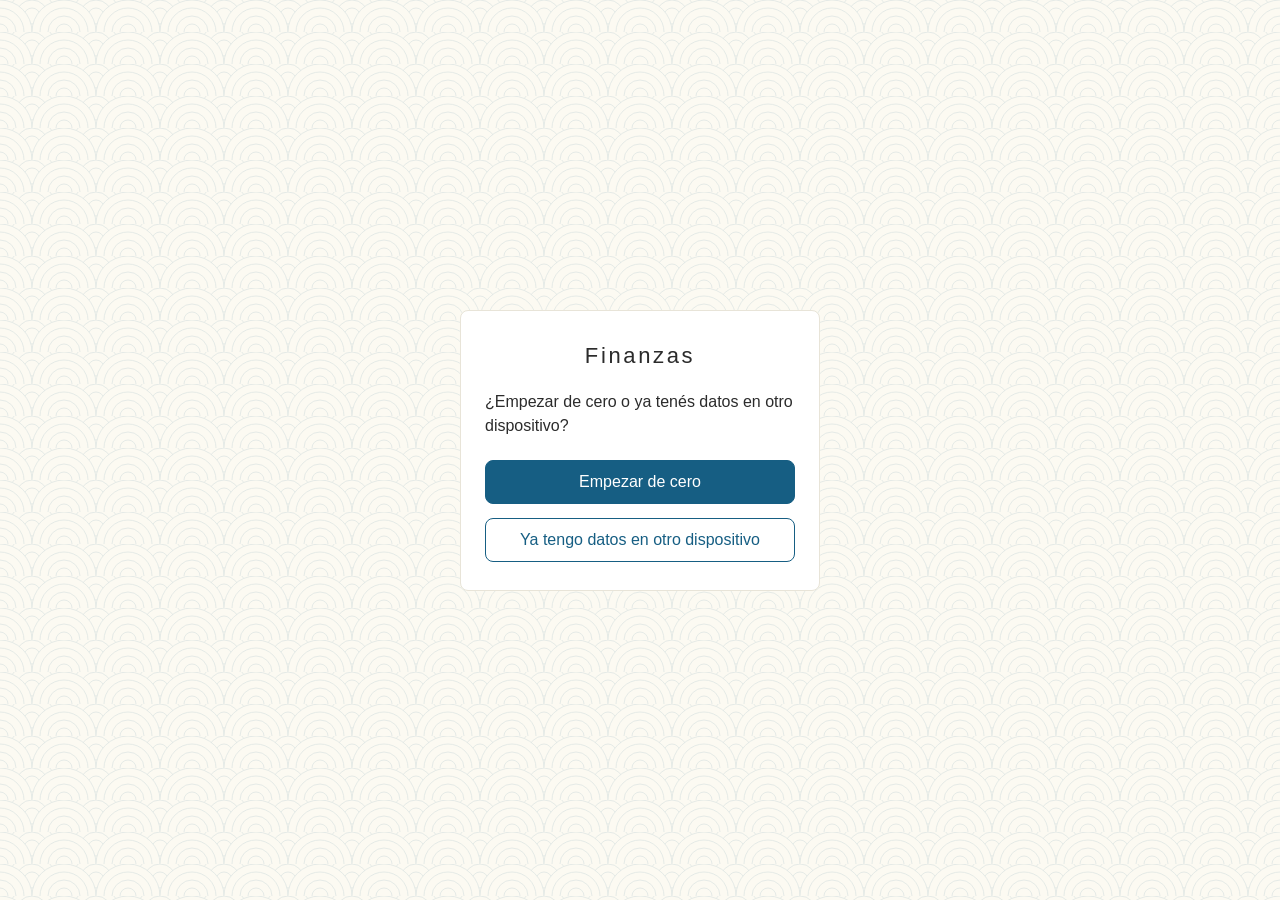
==== index.html @ 1c594cf1 "Primera versión de la app Finanzas Co-Authored-By: Claude Opus 5.5 <noreply@anthropic.com>" ====
<!doctype html>
<html lang="es-CR">
<head>
<meta charset="utf-8">
<meta name="viewport" content="width=device-width, initial-scale=1, viewport-fit=cover">
<meta http-equiv="Content-Security-Policy" content="default-src 'self'; script-src 'self'; style-src 'self' 'unsafe-inline'; img-src 'self' data:; connect-src 'self' https://api.github.com; base-uri 'none'; form-action 'none'">
<meta name="referrer" content="no-referrer">
<meta name="theme-color" content="#FCFAF2">
<meta name="color-scheme" content="light dark">
<meta name="apple-mobile-web-app-capable" content="yes">
<meta name="mobile-web-app-capable" content="yes">
<meta name="apple-mobile-web-app-status-bar-style" content="default">
<meta name="apple-mobile-web-app-title" content="Finanzas">
<link rel="manifest" href="manifest.json">
<link rel="icon" href="iconos/icono-192.png">
<link rel="apple-touch-icon" href="iconos/apple-touch-icon.png">
<link rel="stylesheet" href="css/app.css">
<title>Finanzas</title>
<script type="module" src="js/app.js"></script>
</head>
<body>
<div id="raiz"></div>
<dialog id="dlg"></dialog>
<div id="toast" role="status" aria-live="polite"></div>
<div id="tip" role="tooltip" hidden></div>
<noscript>Esta app necesita JavaScript.</noscript>
</body>
</html>
---- css/app.css ----
/* Paleta "Índigo y sakura". Sakura y Yamabuki no se leen como texto sobre fondo claro
   (contraste 1,7 y 1,8), así que en modo claro el texto usa versiones más oscuras del mismo tono. */
:root {
  --fondo: #FCFAF2; --tarjeta: #FFFFFF; --borde: #E8E4D8;
  --texto: #2B2B2B; --texto2: #6E6E6E;
  --principal: #165E83; --sobre-principal: #FFFFFF;
  --acento: #F4B3C2; --acento-texto: #B03A5B;
  --alerta: #CB4042; --exito: #2D6D4B; --aviso: #FFB11B; --aviso-texto: #8A5A00;
  --suave: rgba(22, 94, 131, .08);
  --g-a: #165E83; --g-b: #F4B3C2;
  color-scheme: light;
}
@media (prefers-color-scheme: dark) {
  :root:not([data-tema="claro"]) {
    --fondo: #1B1B1F; --tarjeta: #26262B; --borde: #36363C;
    --texto: #FCFAF2; --texto2: #A8A8A8;
    --principal: #7DB9DE; --sobre-principal: #1B1B1F;
    --acento: #F4B3C2; --acento-texto: #F4B3C2;
    --alerta: #F17C67; --exito: #5DAC81; --aviso: #FFB11B; --aviso-texto: #FFB11B;
    --suave: rgba(125, 185, 222, .12);
    --g-a: #7DB9DE; --g-b: #F4B3C2;
    color-scheme: dark;
  }
}
:root[data-tema="oscuro"] {
  --fondo: #1B1B1F; --tarjeta: #26262B; --borde: #36363C;
  --texto: #FCFAF2; --texto2: #A8A8A8;
  --principal: #7DB9DE; --sobre-principal: #1B1B1F;
  --acento: #F4B3C2; --acento-texto: #F4B3C2;
  --alerta: #F17C67; --exito: #5DAC81; --aviso: #FFB11B; --aviso-texto: #FFB11B;
  --suave: rgba(125, 185, 222, .12);
  --g-a: #7DB9DE; --g-b: #F4B3C2;
  color-scheme: dark;
}

* { box-sizing: border-box; }
html { -webkit-text-size-adjust: 100%; }
body {
  margin: 0; background: var(--fondo); color: var(--texto);
  font: 16px/1.5 -apple-system, "Segoe UI", Roboto, sans-serif;
  -webkit-tap-highlight-color: transparent;
}
button, input, select { font: inherit; color: inherit; }
h1 { font-size: 22px; font-weight: 500; margin: 0 0 16px; }
h2 { font-size: 14px; font-weight: 500; margin: 0 0 12px; color: var(--texto2); letter-spacing: .02em; display: flex; align-items: center; gap: 8px; }
h2 .ic { width: 18px; height: 18px; }
p { margin: 0 0 8px; }
.sec { color: var(--texto2); }
.et { display: block; font-size: 13px; color: var(--texto2); margin: 12px 0 6px; }
.nota { font-size: 13px; color: var(--texto2); }
.vacio { color: var(--texto2); font-size: 14px; padding: 8px 0; }
.txt-rojo { color: var(--alerta); }
.txt-verde { color: var(--exito); }
.acento { color: var(--acento-texto); }
.crece { flex: 1; }

.ic { width: 22px; height: 22px; fill: none; stroke: currentColor; stroke-width: 1.5; stroke-linecap: round; stroke-linejoin: round; flex: none; }

/* ---------- Estructura ---------- */
.app { min-height: 100dvh; }
.top {
  position: sticky; top: 0; z-index: 5; display: flex; align-items: center; gap: 2px;
  padding: calc(env(safe-area-inset-top) + 6px) 12px 6px 16px;
  background: var(--fondo); border-bottom: 1px solid var(--borde);
}
.marca { font-weight: 500; letter-spacing: .06em; margin-right: auto; }
.tc-top { font-size: 12px; color: var(--texto2); margin-right: 6px; white-space: nowrap; }
.ico-btn {
  width: 40px; height: 40px; border: 0; background: none; border-radius: 8px; color: var(--texto);
  display: grid; place-items: center; cursor: pointer; transition: transform .12s, background .12s; flex: none;
}
.ico-btn:hover, .ico-btn.activo { background: var(--suave); }
.ico-btn.chico { width: 32px; height: 32px; }
.ico-btn.chico .ic { width: 18px; height: 18px; }
main { padding: 20px 16px calc(96px + env(safe-area-inset-bottom)); max-width: 1100px; margin: 0 auto; }
.tabs {
  position: fixed; bottom: 0; left: 0; right: 0; z-index: 5;
  display: grid; grid-template-columns: repeat(5, 1fr);
  background: var(--tarjeta); border-top: 1px solid var(--borde); padding-bottom: env(safe-area-inset-bottom);
}
.tabs button {
  border: 0; background: none; min-height: 58px; padding: 8px 0 6px; cursor: pointer;
  display: flex; flex-direction: column; align-items: center; gap: 3px;
  font-size: 11px; color: var(--texto2); transition: transform .12s, color .12s;
}
.tabs button.activa { color: var(--principal); }
.alerta-top {
  display: block; width: calc(100% - 32px); margin: 10px 16px 0; text-align: left; cursor: pointer;
  padding: 8px 12px; border: 1px solid var(--borde); border-left: 3px solid var(--aviso); border-radius: 8px;
  background: var(--tarjeta); font-size: 13px;
}
.alerta-top.rojo { border-left-color: var(--alerta); }

@media (min-width: 900px) {
  .app { display: grid; grid-template-columns: 210px 1fr; grid-template-rows: auto auto 1fr; }
  .top { grid-column: 1 / -1; padding-left: 24px; }
  .tabs {
    position: sticky; top: 53px; grid-column: 1; grid-row: 2 / 4; align-self: start;
    display: flex; flex-direction: column; gap: 2px; height: calc(100dvh - 53px);
    padding: 20px 10px; background: none; border: 0; border-right: 1px solid var(--borde);
  }
  .tabs button { flex-direction: row; justify-content: flex-start; gap: 12px; min-height: 0; padding: 10px 12px; font-size: 15px; border-radius: 8px; }
  .tabs button.activa { background: var(--suave); }
  .alerta-top { grid-column: 2; width: auto; margin: 16px 40px 0; }
  main { grid-column: 2; width: 100%; padding: 32px 40px 48px; }
  .rejilla { display: grid; grid-template-columns: 1fr 1fr; gap: 12px; align-items: start; }
  .rejilla > .tarjeta { margin: 0; }
  .rejilla + .tarjeta, .rejilla + .rejilla { margin-top: 12px; }
}

/* ---------- Piezas ---------- */
.tarjeta { background: var(--tarjeta); border: 1px solid var(--borde); border-radius: 8px; padding: 16px; margin-bottom: 12px; }
.cab { display: flex; align-items: center; justify-content: space-between; gap: 8px; margin-bottom: 12px; }
.cab h1, .cab h2 { margin: 0; }
.saludo { font-size: 24px; margin-bottom: 2px; }
.sub { margin-bottom: 20px; }
.kpis { display: grid; grid-template-columns: repeat(2, 1fr); gap: 12px; margin-bottom: 12px; }
.kpis .tarjeta { margin: 0; }
.kpi .et { margin: 0 0 4px; }
.kpi .grande { display: block; font-size: 21px; font-weight: 500; font-variant-numeric: tabular-nums; letter-spacing: -.01em; line-height: 1.25; }
.kpi .sec { font-size: 13px; }
.kpi.disp { grid-column: 1 / -1; }
.kpi.disp .grande { font-size: 30px; }
@media (min-width: 900px) {
  .kpis { grid-template-columns: 1.4fr repeat(4, 1fr); }
  .kpi.disp { grid-column: auto; }
}
.diario strong { font-weight: 500; font-size: 18px; }
.trio { display: grid; grid-template-columns: repeat(3, 1fr); gap: 8px; margin: 12px 0 0; }
.trio dt { font-size: 12px; color: var(--texto2); }
.trio dd { margin: 0; font-weight: 500; font-variant-numeric: tabular-nums; }
.resumen { margin: 0; }
.resumen div { display: flex; justify-content: space-between; padding: 6px 0; border-bottom: 1px solid var(--borde); }
.resumen dd { margin: 0; font-variant-numeric: tabular-nums; }
.resumen .total { border: 0; font-weight: 500; font-size: 18px; }

.btn {
  display: inline-flex; align-items: center; justify-content: center; gap: 8px;
  min-height: 44px; padding: 0 18px; border-radius: 8px; cursor: pointer; white-space: nowrap; font-size: 16px;
  border: 1px solid var(--principal); background: var(--principal); color: var(--sobre-principal); font-weight: 500;
  transition: transform .12s, background .12s, opacity .12s;
}
.btn .ic { width: 18px; height: 18px; }
.btn.sec-btn { background: none; color: var(--principal); }
.btn.peligro { background: none; color: var(--alerta); border-color: var(--alerta); }
.btn.chico { min-height: 36px; padding: 0 12px; font-size: 14px; }
.btn.ancho { width: 100%; margin-top: 12px; }
.btn:disabled { opacity: .45; cursor: default; }
.btn:not(:disabled):active, .ico-btn:active, .tabs button:active, .seg button:active { transform: scale(.96); }

input, select {
  width: 100%; min-height: 44px; padding: 8px 12px; border: 1px solid var(--borde); border-radius: 8px;
  background: var(--tarjeta); font-size: 16px;
}
input:focus-visible, select:focus-visible, button:focus-visible, summary:focus-visible { outline: 2px solid var(--principal); outline-offset: 1px; }
label { display: grid; gap: 4px; font-size: 14px; color: var(--texto2); }
label.check { display: flex; align-items: center; gap: 8px; color: var(--texto); }
label.check input { width: 20px; min-height: 20px; }
.fila { display: flex; gap: 8px; align-items: end; }
.fila > select, .fila > .btn { width: auto; flex: none; }
.fila > label { flex: 1; }
.form-col, .form-mov { display: grid; gap: 10px; }
.form-mov .monto-inp { font-size: 22px; font-weight: 500; }
.form-mov:has(input[value="ingreso"]:checked) .solo-gasto,
.form-mov:has(input[value="gasto"]:checked) .solo-ingreso { display: none; }
.moneda-fija { min-height: 44px; display: grid; place-items: center; padding: 0 12px; color: var(--texto2); }
.filtros { display: flex; gap: 8px; margin-bottom: 8px; }

.seg { display: inline-flex; gap: 2px; padding: 2px; border: 1px solid var(--borde); border-radius: 8px; background: var(--tarjeta); }
.seg button, .seg label {
  display: block; padding: 6px 14px; border: 0; border-radius: 6px; background: none; cursor: pointer;
  font-size: 14px; color: var(--texto2); transition: background .12s, color .12s;
}
.seg .activa, .seg label:has(input:checked) { background: var(--suave); color: var(--principal); }
.seg input, .iconos-sel input { position: absolute; opacity: 0; pointer-events: none; width: 1px; height: 1px; min-height: 0; padding: 0; }
.pestañas { margin-bottom: 16px; }

.barra { height: 6px; background: var(--borde); border-radius: 3px; overflow: hidden; margin: 6px 0; }
.barra i { display: block; height: 100%; border-radius: 3px; background: var(--exito); }
.barra i.amarillo { background: var(--aviso); }
.barra i.rojo { background: var(--alerta); }
.barra i.sakura { background: var(--acento); }

.mes-sel { display: flex; align-items: center; justify-content: center; gap: 8px; margin-bottom: 12px; font-weight: 500; }
.mes-sel strong { font-weight: 500; min-width: 160px; text-align: center; }

.ic-cat { width: 36px; height: 36px; border-radius: 50%; border: 1.5px solid var(--c); display: grid; place-items: center; flex: none; }
.ic-cat .ic { width: 18px; height: 18px; }
.mov { display: flex; align-items: center; gap: 10px; padding: 10px 0; border-bottom: 1px solid var(--borde); }
.mov:last-child { border-bottom: 0; }
.mov .txt { flex: 1; min-width: 0; }
.mov .txt b { display: block; font-weight: 500; overflow: hidden; text-overflow: ellipsis; white-space: nowrap; }
.mov .txt .sec { font-size: 13px; }
.mov .m { text-align: right; font-variant-numeric: tabular-nums; white-space: nowrap; font-weight: 500; }
.mov .m .sec { display: block; font-size: 12px; font-weight: 400; }
.pos { color: var(--exito); }
.chip { font-size: 11px; padding: 0 6px; border: 1px solid var(--borde); border-radius: 999px; color: var(--texto2); white-space: nowrap; }

.fila-cat { display: flex; align-items: center; gap: 12px; padding: 10px 0; border-bottom: 1px solid var(--borde); }
.fila-cat:last-child { border-bottom: 0; }
.fila-cat .txt { flex: 1; min-width: 0; }
.fila-cat .txt b { font-weight: 500; }
.fila-cat .sec { font-size: 13px; }
.lim { width: 110px; font-size: 12px; flex: none; }
.lim input { min-height: 36px; padding: 4px 8px; text-align: right; }

.tabla { width: 100%; border-collapse: collapse; font-size: 14px; margin: 8px 0; }
.tabla th { text-align: left; font-weight: 500; color: var(--texto2); font-size: 12px; padding: 6px 4px; border-bottom: 1px solid var(--borde); }
.tabla td { padding: 8px 4px; border-bottom: 1px solid var(--borde); font-variant-numeric: tabular-nums; }
.tabla td:last-child, .tabla th:last-child { text-align: right; }

.alerta {
  display: flex; align-items: center; justify-content: space-between; gap: 8px; margin-bottom: 8px;
  padding: 6px 6px 6px 12px; border: 1px solid var(--borde); border-left: 3px solid var(--aviso); border-radius: 8px; font-size: 14px;
}
.alerta.rojo { border-left-color: var(--alerta); }
.aviso-fuerte { font-size: 14px; padding: 10px 12px; border: 1px solid var(--borde); border-left: 3px solid var(--alerta); border-radius: 8px; }

.meta .pct, .deuda .pct { font-size: 14px; color: var(--acento-texto); font-weight: 500; }
.deuda .pct { color: var(--exito); }
.acciones { display: flex; align-items: center; gap: 4px; margin-top: 10px; }
.acciones .btn { margin-right: auto; }
details { margin-top: 10px; font-size: 14px; }
summary { cursor: pointer; color: var(--texto2); }
.mini { display: flex; align-items: center; gap: 10px; padding: 4px 0; font-size: 14px; }
.mini > span:nth-child(2) { margin-left: auto; font-variant-numeric: tabular-nums; }
.mini .crece + .ico-btn { margin-left: auto; }

.nueva-cat { display: grid; gap: 10px; margin-top: 12px; }
.iconos-sel { display: flex; flex-wrap: wrap; gap: 6px; }
.iconos-sel label { display: block; cursor: pointer; }
.iconos-sel span { display: grid; place-items: center; width: 40px; height: 40px; border: 1px solid var(--borde); border-radius: 8px; color: var(--texto); }
.iconos-sel input:checked + span { border-color: var(--principal); color: var(--principal); background: var(--suave); }
.iconos-sel input:focus-visible + span { outline: 2px solid var(--principal); }

/* ---------- Gráficos ---------- */
.dona-caja { display: flex; flex-wrap: wrap; align-items: center; gap: 16px; }
.dona { width: 170px; height: 170px; flex: none; margin: 0 auto; }
.arco { fill: none; stroke-width: 16; cursor: pointer; }
.arco:hover { stroke-width: 19; }
.dona-et { font-size: 9px; fill: var(--texto2); text-anchor: middle; }
.dona-num { font-size: 13px; fill: var(--texto); text-anchor: middle; font-weight: 500; }
.leyenda { list-style: none; padding: 0; margin: 0; display: grid; gap: 6px; flex: 1; min-width: 180px; }
.leyenda li { display: flex; align-items: center; gap: 8px; font-size: 14px; }
.leyenda li .ic { width: 16px; height: 16px; color: var(--texto2); }
.leyenda li b { margin-left: auto; font-weight: 500; font-variant-numeric: tabular-nums; }
.fila-ley { display: flex; gap: 16px; margin-top: 8px; }
.punto { width: 10px; height: 10px; border-radius: 50%; background: var(--c); flex: none; }
.graf { width: 100%; height: auto; display: block; }
.graf text { font-size: 10px; fill: var(--texto2); }
.graf .eje { stroke: var(--borde); stroke-width: 1; }
.barra-g { transform-box: fill-box; transform-origin: bottom; cursor: pointer; }
.barra-g.a { fill: var(--g-a); }
.barra-g.b { fill: var(--g-b); }
.trazo { fill: none; stroke: var(--principal); stroke-width: 1.5; stroke-linejoin: round; }
.pt { fill: var(--tarjeta); stroke: var(--principal); stroke-width: 1.5; cursor: pointer; }
#tip {
  position: fixed; z-index: 30; pointer-events: none; padding: 4px 8px; border-radius: 6px; font-size: 13px;
  background: var(--texto); color: var(--fondo); white-space: nowrap;
}
#tip[hidden] { display: none; }

/* ---------- Bloqueo y bienvenida ---------- */
.pantalla-centro { min-height: 100dvh; display: grid; place-items: center; padding: 24px 16px; position: relative; overflow: hidden; }
.seigaiha { position: absolute; inset: 0; width: 100%; height: 100%; color: var(--principal); opacity: .12; pointer-events: none; }.caja { position: relative; width: 100%; max-width: 360px; display: grid; gap: 14px; padding: 28px 24px; background: var(--tarjeta); border: 1px solid var(--borde); border-radius: 8px; }
.logo { font-weight: 400; letter-spacing: .12em; text-align: center; margin: 0 0 4px; }
.error { color: var(--alerta); font-size: 14px; min-height: 1.5em; margin: 0; }

/* ---------- Diálogo y avisos ---------- */
dialog { border: 1px solid var(--borde); border-radius: 8px; background: var(--tarjeta); color: var(--texto); padding: 20px; width: min(440px, calc(100vw - 32px)); }
dialog::backdrop { background: rgba(0, 0, 0, .35); }
dialog h2 { font-size: 17px; color: var(--texto); margin-right: 36px; }
.cerrar-dlg { position: absolute; top: 12px; right: 12px; }
#toast {
  position: fixed; left: 50%; bottom: calc(76px + env(safe-area-inset-bottom)); z-index: 40;
  transform: translate(-50%, 20px); opacity: 0; pointer-events: none; transition: opacity .2s, transform .2s;
  display: flex; align-items: center; gap: 12px; max-width: calc(100vw - 32px);
  padding: 10px 14px; border-radius: 8px; background: var(--texto); color: var(--fondo); font-size: 14px;
}
#toast.visible { opacity: 1; transform: translate(-50%, 0); pointer-events: auto; }
#toast button { border: 0; background: none; color: var(--acento); font-weight: 500; cursor: pointer; padding: 4px; }
@media (min-width: 900px) { #toast { bottom: 24px; } }

/* ---------- Animaciones (solo al entrar a una pestaña) ---------- */
.anim { animation: entrar .2s ease-out; }
.anim .barra i { animation: llenar .6s ease-out; }
.anim .barra-g { animation: subir .6s ease-out; }
.anim .arco { animation: girar .7s ease-out; }
.anim .trazo { stroke-dasharray: 1; animation: trazar .8s ease-out; }
@keyframes entrar { from { opacity: 0; transform: translateY(6px); } }
@keyframes llenar { from { width: 0; } }
@keyframes subir { from { transform: scaleY(0); } }
@keyframes girar { from { stroke-dasharray: 0 400; } }
@keyframes trazar { from { stroke-dashoffset: 1; } }
@media (prefers-reduced-motion: reduce) {
  *, *::before, *::after { animation: none !important; transition: none !important; }
}
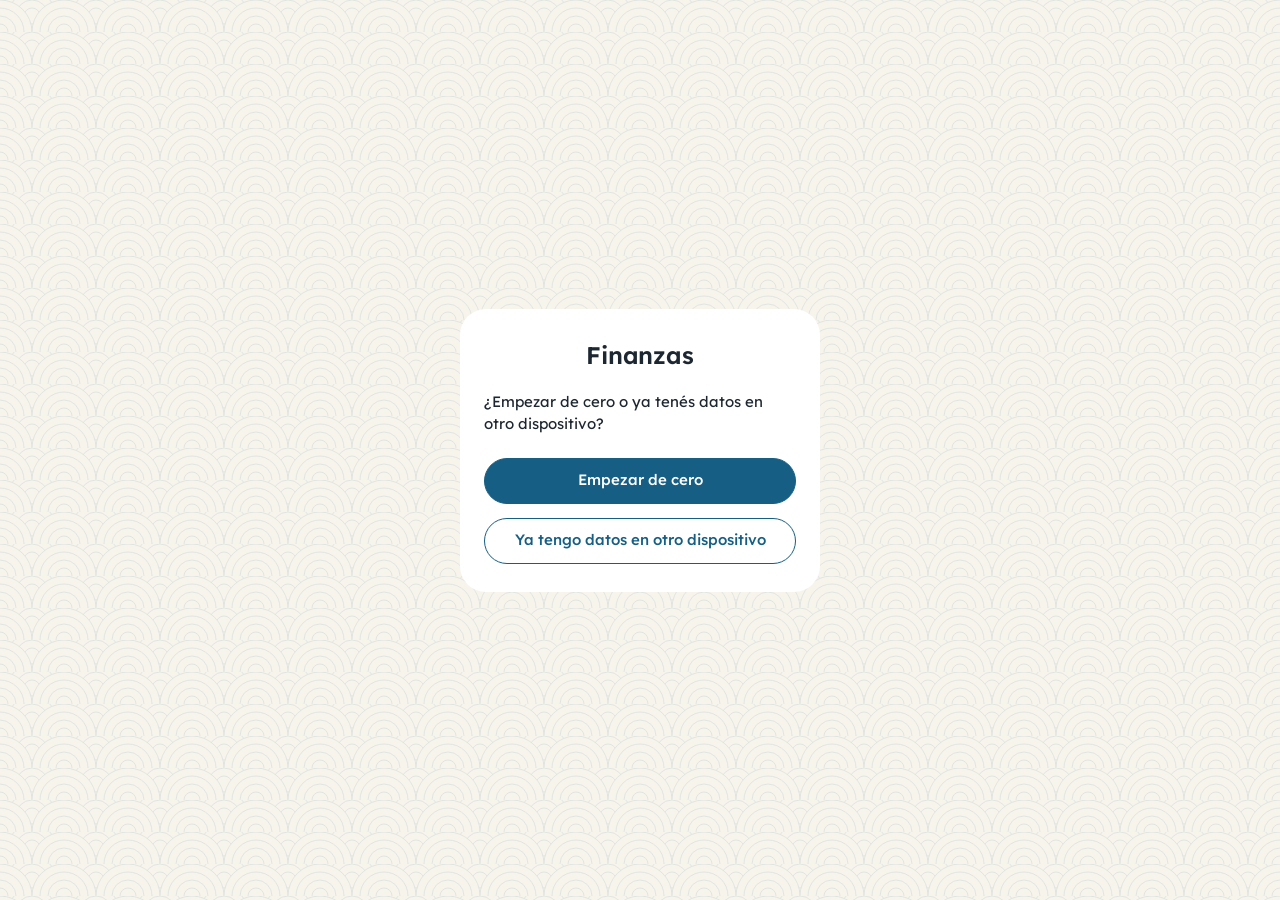
==== commit 0876dd5e: "Diseño nuevo: cabecera índigo, letra Lexend, botón Anotar y filas más limpias - Inicio: cabecera índ" ====
--- a/index.html
+++ b/index.html
@@ -5,7 +5,7 @@
 <meta name="viewport" content="width=device-width, initial-scale=1, viewport-fit=cover">
 <meta http-equiv="Content-Security-Policy" content="default-src 'self'; script-src 'self'; style-src 'self' 'unsafe-inline'; img-src 'self' data:; connect-src 'self' https://api.github.com; base-uri 'none'; form-action 'none'">
 <meta name="referrer" content="no-referrer">
-<meta name="theme-color" content="#FCFAF2">
+<meta name="theme-color" content="#F7F4EC">
 <meta name="color-scheme" content="light dark">
 <meta name="apple-mobile-web-app-capable" content="yes">
 <meta name="mobile-web-app-capable" content="yes">
--- a/css/app.css
+++ b/css/app.css
@@ -1,34 +1,47 @@
-/* Paleta "Índigo y sakura". Sakura y Yamabuki no se leen como texto sobre fondo claro
-   (contraste 1,7 y 1,8), así que en modo claro el texto usa versiones más oscuras del mismo tono. */
+/* Lexend (SIL Open Font License, ver fuentes/OFL.txt). Dos partes: la latina y la extendida, que trae el ₡. */
+@font-face {
+  font-family: Lexend; font-weight: 100 900; font-display: swap; src: url(../fuentes/lexend-latin.woff2) format('woff2');
+  unicode-range: U+0000-00FF, U+0131, U+0152-0153, U+02BB-02BC, U+02C6, U+02DA, U+02DC, U+0304, U+0308, U+0329, U+2000-206F, U+20AC, U+2122, U+2191, U+2193, U+2212, U+2215, U+FEFF, U+FFFD;
+}
+@font-face {
+  font-family: Lexend; font-weight: 100 900; font-display: swap; src: url(../fuentes/lexend-latin-ext.woff2) format('woff2');
+  unicode-range: U+0100-02BA, U+02BD-02C5, U+02C7-02CC, U+02CE-02D7, U+02DD-02FF, U+0304, U+0308, U+0329, U+1D00-1DBF, U+1E00-1E9F, U+1EF2-1EFF, U+2020, U+20A0-20AB, U+20AD-20C4, U+2113, U+2C60-2C7F, U+A720-A7FF;
+}
+
+/* Paleta "Índigo y sakura". Hondo = el índigo oscuro de la cabecera de Inicio.
+   Sakura y Yamabuki no se leen como texto sobre fondo claro, así que en modo claro el texto usa versiones más oscuras. */
 :root {
-  --fondo: #FCFAF2; --tarjeta: #FFFFFF; --borde: #E8E4D8;
-  --texto: #2B2B2B; --texto2: #6E6E6E;
+  --fondo: #F7F4EC; --tarjeta: #FFFFFF; --borde: #ECE7DB; --campo: #F3EFE6;
+  --texto: #1D2731; --texto2: #69727C;
   --principal: #165E83; --sobre-principal: #FFFFFF;
-  --acento: #F4B3C2; --acento-texto: #B03A5B;
-  --alerta: #CB4042; --exito: #2D6D4B; --aviso: #FFB11B; --aviso-texto: #8A5A00;
-  --suave: rgba(22, 94, 131, .08);
+  --hondo: #0E3550; --sobre-hondo: #F7F4EC; --hondo2: #A9C3D3; --cifra: #F9D3DC;
+  --acento: #F4B3C2; --acento-texto: #B03A5B; --sakura-suave: #FBE4EA;
+  --alerta: #CB4042; --exito: #2D6D4B; --aviso: #FFB11B; --aviso-texto: #8A5A00; --aviso-fondo: #FFF1CC;
+  --suave: rgba(22, 94, 131, .08); --tinte: 15%;
   --g-a: #165E83; --g-b: #F4B3C2;
   color-scheme: light;
 }
 @media (prefers-color-scheme: dark) {
   :root:not([data-tema="claro"]) {
-    --fondo: #1B1B1F; --tarjeta: #26262B; --borde: #36363C;
-    --texto: #FCFAF2; --texto2: #A8A8A8;
-    --principal: #7DB9DE; --sobre-principal: #1B1B1F;
-    --acento: #F4B3C2; --acento-texto: #F4B3C2;
-    --alerta: #F17C67; --exito: #5DAC81; --aviso: #FFB11B; --aviso-texto: #FFB11B;
-    --suave: rgba(125, 185, 222, .12);
+    --fondo: #14181D; --tarjeta: #1E242B; --borde: #2C333B; --campo: #262D35;
+    --texto: #F2EFE8; --texto2: #A3ABB3;
+    --principal: #7DB9DE; --sobre-principal: #14181D;
+    --hondo: #0B2638; --sobre-hondo: #F2EFE8; --hondo2: #8FB0C4; --cifra: #F9D3DC;
+    --acento: #F4B3C2; --acento-texto: #F4B3C2; --sakura-suave: #3A2930;
+    --alerta: #F17C67; --exito: #5DAC81; --aviso: #FFB11B; --aviso-texto: #FFC95C; --aviso-fondo: #33291A;
+    --suave: rgba(125, 185, 222, .12); --tinte: 24%;
     --g-a: #7DB9DE; --g-b: #F4B3C2;
     color-scheme: dark;
   }
 }
 :root[data-tema="oscuro"] {
-  --fondo: #1B1B1F; --tarjeta: #26262B; --borde: #36363C;
-  --texto: #FCFAF2; --texto2: #A8A8A8;
-  --principal: #7DB9DE; --sobre-principal: #1B1B1F;
-  --acento: #F4B3C2; --acento-texto: #F4B3C2;
-  --alerta: #F17C67; --exito: #5DAC81; --aviso: #FFB11B; --aviso-texto: #FFB11B;
-  --suave: rgba(125, 185, 222, .12);
+  --fondo: #14181D; --tarjeta: #1E242B; --borde: #2C333B; --campo: #262D35;
+  --texto: #F2EFE8; --texto2: #A3ABB3;
+  --principal: #7DB9DE; --sobre-principal: #14181D;
+  --hondo: #0B2638; --sobre-hondo: #F2EFE8; --hondo2: #8FB0C4; --cifra: #F9D3DC;
+  --acento: #F4B3C2; --acento-texto: #F4B3C2; --sakura-suave: #3A2930;
+  --alerta: #F17C67; --exito: #5DAC81; --aviso: #FFB11B; --aviso-texto: #FFC95C; --aviso-fondo: #33291A;
+  --suave: rgba(125, 185, 222, .12); --tinte: 24%;
   --g-a: #7DB9DE; --g-b: #F4B3C2;
   color-scheme: dark;
 }
@@ -37,12 +50,12 @@
 html { -webkit-text-size-adjust: 100%; }
 body {
   margin: 0; background: var(--fondo); color: var(--texto);
-  font: 16px/1.5 -apple-system, "Segoe UI", Roboto, sans-serif;
+  font: 15px/1.5 Lexend, -apple-system, "Segoe UI", Roboto, sans-serif;
   -webkit-tap-highlight-color: transparent;
 }
 button, input, select { font: inherit; color: inherit; }
-h1 { font-size: 22px; font-weight: 500; margin: 0 0 16px; }
-h2 { font-size: 14px; font-weight: 500; margin: 0 0 12px; color: var(--texto2); letter-spacing: .02em; display: flex; align-items: center; gap: 8px; }
+h1 { font-size: 24px; font-weight: 600; letter-spacing: -.01em; margin: 0 0 16px; }
+h2 { font-size: 16px; font-weight: 600; margin: 0 0 12px; display: flex; align-items: center; gap: 8px; }
 h2 .ic { width: 18px; height: 18px; }
 p { margin: 0 0 8px; }
 .sec { color: var(--texto2); }
@@ -61,12 +74,12 @@
 .top {
   position: sticky; top: 0; z-index: 5; display: flex; align-items: center; gap: 2px;
   padding: calc(env(safe-area-inset-top) + 6px) 12px 6px 16px;
-  background: var(--fondo); border-bottom: 1px solid var(--borde);
-}
-.marca { font-weight: 500; letter-spacing: .06em; margin-right: auto; }
+  background: var(--fondo);
+}
+.marca { font-weight: 600; font-size: 17px; margin-right: auto; }
 .tc-top { font-size: 12px; color: var(--texto2); margin-right: 6px; white-space: nowrap; }
 .ico-btn {
-  width: 40px; height: 40px; border: 0; background: none; border-radius: 8px; color: var(--texto);
+  width: 40px; height: 40px; border: 0; background: none; border-radius: 50%; color: var(--texto);
   display: grid; place-items: center; cursor: pointer; transition: transform .12s, background .12s; flex: none;
 }
 .ico-btn:hover, .ico-btn.activo { background: var(--suave); }
@@ -79,28 +92,69 @@
   background: var(--tarjeta); border-top: 1px solid var(--borde); padding-bottom: env(safe-area-inset-bottom);
 }
 .tabs button {
-  border: 0; background: none; min-height: 58px; padding: 8px 0 6px; cursor: pointer;
-  display: flex; flex-direction: column; align-items: center; gap: 3px;
+  border: 0; background: none; min-height: 62px; padding: 8px 0 6px; cursor: pointer;
+  display: flex; flex-direction: column; align-items: center; gap: 2px;
   font-size: 11px; color: var(--texto2); transition: transform .12s, color .12s;
 }
-.tabs button.activa { color: var(--principal); }
+.tabs .pill { display: grid; place-items: center; width: 54px; height: 30px; border-radius: 999px; transition: background .15s; }
+.tabs button.activa { color: var(--texto); font-weight: 600; }
+.tabs button.activa .pill { background: var(--sakura-suave); }
+.tabs .fab-col { justify-content: flex-start; padding-top: 0; color: var(--texto); }
+.fab-col .circulo {
+  display: grid; place-items: center; width: 58px; height: 58px; margin-top: -24px; border-radius: 50%;
+  background: var(--principal); color: var(--sobre-principal); border: 4px solid var(--fondo);
+  box-shadow: 0 6px 16px rgba(14, 53, 80, .28);
+}
+.fab-col .circulo .ic { width: 26px; height: 26px; stroke-width: 2; }
 .alerta-top {
   display: block; width: calc(100% - 32px); margin: 10px 16px 0; text-align: left; cursor: pointer;
-  padding: 8px 12px; border: 1px solid var(--borde); border-left: 3px solid var(--aviso); border-radius: 8px;
-  background: var(--tarjeta); font-size: 13px;
-}
-.alerta-top.rojo { border-left-color: var(--alerta); }
+  padding: 10px 14px; border: 0; border-radius: 16px; background: var(--aviso-fondo); color: var(--texto); font-size: 13px;
+}
+.alerta-top.rojo { background: color-mix(in srgb, var(--alerta) 14%, var(--tarjeta)); }
+
+/* Inicio: la barra de arriba se une con la cabecera índigo */
+.en-inicio .top { background: var(--hondo); color: var(--sobre-hondo); }
+.en-inicio .top .ico-btn { color: var(--sobre-hondo); }
+.en-inicio .top .ico-btn:hover { background: rgba(255, 255, 255, .1); }
+.en-inicio .tc-top { color: var(--hondo2); }
+.en-inicio main { padding-top: 0; }
+.hero {
+  position: relative; overflow: hidden; margin: 0 -16px 16px; padding: 6px 22px 30px;
+  background: var(--hondo); color: var(--sobre-hondo); border-radius: 0 0 30px 30px;
+}
+.hero .seigaiha {
+  color: #FFFFFF; opacity: .09;
+  -webkit-mask-image: linear-gradient(105deg, transparent 30%, #000 95%); mask-image: linear-gradient(105deg, transparent 30%, #000 95%);
+}
+.hero p { position: relative; margin: 0; }
+.hero-saludo { font-size: 15px; color: var(--hondo2); margin-bottom: 22px !important; }
+.hero-et { font-size: 14px; color: var(--hondo2); }
+.hero-num { font-size: 46px; font-weight: 600; line-height: 1.1; letter-spacing: -.02em; color: var(--cifra); font-variant-numeric: tabular-nums; margin: 4px 0 8px !important; }
+.hero-num.neg { color: #FF9A8B; }
+.hero-usd { font-size: 14px; color: var(--hondo2); margin: -6px 0 16px !important; }
+.hero-sub { font-size: 14px; color: var(--hondo2); }
+.hero-sub b { color: var(--sobre-hondo); font-weight: 500; }
 
 @media (min-width: 900px) {
   .app { display: grid; grid-template-columns: 210px 1fr; grid-template-rows: auto auto 1fr; }
-  .top { grid-column: 1 / -1; padding-left: 24px; }
+  .top { grid-column: 1 / -1; padding-left: 24px; border-bottom: 1px solid var(--borde); }
+  .en-inicio .top { background: var(--fondo); color: var(--texto); }
+  .en-inicio .top .ico-btn { color: var(--texto); }
+  .en-inicio .tc-top { color: var(--texto2); }
+  .en-inicio main { padding-top: 32px; }
+  .hero { margin: 0 0 20px; border-radius: 30px; padding: 26px 32px 34px; }
+  .hero-saludo { margin-bottom: 14px !important; }
+  .tabs .pill { width: auto; height: auto; background: none !important; }
+  .tabs .fab-col { order: -1; margin-bottom: 10px; }
+  .fab-col .circulo { width: 30px; height: 30px; margin: 0; border: 0; box-shadow: none; }
+  .fab-col .circulo .ic { width: 18px; height: 18px; }
   .tabs {
     position: sticky; top: 53px; grid-column: 1; grid-row: 2 / 4; align-self: start;
     display: flex; flex-direction: column; gap: 2px; height: calc(100dvh - 53px);
     padding: 20px 10px; background: none; border: 0; border-right: 1px solid var(--borde);
   }
-  .tabs button { flex-direction: row; justify-content: flex-start; gap: 12px; min-height: 0; padding: 10px 12px; font-size: 15px; border-radius: 8px; }
-  .tabs button.activa { background: var(--suave); }
+  .tabs button { flex-direction: row; justify-content: flex-start; gap: 12px; min-height: 0; padding: 10px 12px; font-size: 15px; border-radius: 999px; }
+  .tabs button.activa { background: var(--sakura-suave); }
   .alerta-top { grid-column: 2; width: auto; margin: 16px 40px 0; }
   main { grid-column: 2; width: 100%; padding: 32px 40px 48px; }
   .rejilla { display: grid; grid-template-columns: 1fr 1fr; gap: 12px; align-items: start; }
@@ -109,23 +163,16 @@
 }
 
 /* ---------- Piezas ---------- */
-.tarjeta { background: var(--tarjeta); border: 1px solid var(--borde); border-radius: 8px; padding: 16px; margin-bottom: 12px; }
+.tarjeta { background: var(--tarjeta); border-radius: 22px; padding: 18px; margin-bottom: 14px; }
 .cab { display: flex; align-items: center; justify-content: space-between; gap: 8px; margin-bottom: 12px; }
 .cab h1, .cab h2 { margin: 0; }
-.saludo { font-size: 24px; margin-bottom: 2px; }
-.sub { margin-bottom: 20px; }
-.kpis { display: grid; grid-template-columns: repeat(2, 1fr); gap: 12px; margin-bottom: 12px; }
-.kpis .tarjeta { margin: 0; }
-.kpi .et { margin: 0 0 4px; }
-.kpi .grande { display: block; font-size: 21px; font-weight: 500; font-variant-numeric: tabular-nums; letter-spacing: -.01em; line-height: 1.25; }
-.kpi .sec { font-size: 13px; }
-.kpi.disp { grid-column: 1 / -1; }
-.kpi.disp .grande { font-size: 30px; }
-@media (min-width: 900px) {
-  .kpis { grid-template-columns: 1.4fr repeat(4, 1fr); }
-  .kpi.disp { grid-column: auto; }
-}
-.diario strong { font-weight: 500; font-size: 18px; }
+.lista-datos { padding: 4px 18px; }
+.fila-dato { display: flex; align-items: center; gap: 14px; padding: 13px 0; }
+.fila-dato + .fila-dato { border-top: 1px solid var(--borde); }
+.fila-dato .txt { flex: 1; min-width: 0; display: grid; }
+.fila-dato .txt b { font-weight: 500; }
+.fila-dato .txt .sec { font-size: 13px; }
+.fila-dato strong { font-size: 17px; font-weight: 600; font-variant-numeric: tabular-nums; white-space: nowrap; }
 .trio { display: grid; grid-template-columns: repeat(3, 1fr); gap: 8px; margin: 12px 0 0; }
 .trio dt { font-size: 12px; color: var(--texto2); }
 .trio dd { margin: 0; font-weight: 500; font-variant-numeric: tabular-nums; }
@@ -136,21 +183,21 @@
 
 .btn {
   display: inline-flex; align-items: center; justify-content: center; gap: 8px;
-  min-height: 44px; padding: 0 18px; border-radius: 8px; cursor: pointer; white-space: nowrap; font-size: 16px;
+  min-height: 46px; padding: 0 20px; border-radius: 999px; cursor: pointer; white-space: nowrap; font-size: 15px;
   border: 1px solid var(--principal); background: var(--principal); color: var(--sobre-principal); font-weight: 500;
   transition: transform .12s, background .12s, opacity .12s;
 }
 .btn .ic { width: 18px; height: 18px; }
 .btn.sec-btn { background: none; color: var(--principal); }
 .btn.peligro { background: none; color: var(--alerta); border-color: var(--alerta); }
-.btn.chico { min-height: 36px; padding: 0 12px; font-size: 14px; }
+.btn.chico { min-height: 38px; padding: 0 14px; font-size: 14px; }
 .btn.ancho { width: 100%; margin-top: 12px; }
 .btn:disabled { opacity: .45; cursor: default; }
 .btn:not(:disabled):active, .ico-btn:active, .tabs button:active, .seg button:active { transform: scale(.96); }
 
 input, select {
-  width: 100%; min-height: 44px; padding: 8px 12px; border: 1px solid var(--borde); border-radius: 8px;
-  background: var(--tarjeta); font-size: 16px;
+  width: 100%; min-height: 46px; padding: 8px 14px; border: 1px solid transparent; border-radius: 14px;
+  background: var(--campo); font-size: 16px;
 }
 input:focus-visible, select:focus-visible, button:focus-visible, summary:focus-visible { outline: 2px solid var(--principal); outline-offset: 1px; }
 label { display: grid; gap: 4px; font-size: 14px; color: var(--texto2); }
@@ -159,6 +206,9 @@
 .fila { display: flex; gap: 8px; align-items: end; }
 .fila > select, .fila > .btn { width: auto; flex: none; }
 .fila > label { flex: 1; }
+.fila > .btn.crece { flex: 1; }
+.form-mov > .seg { display: grid; grid-template-columns: 1fr 1fr; }
+.form-mov > .seg label { text-align: center; }
 .form-col, .form-mov { display: grid; gap: 10px; }
 .form-mov .monto-inp { font-size: 22px; font-weight: 500; }
 .form-mov:has(input[value="ingreso"]:checked) .solo-gasto,
@@ -166,27 +216,67 @@
 .moneda-fija { min-height: 44px; display: grid; place-items: center; padding: 0 12px; color: var(--texto2); }
 .filtros { display: flex; gap: 8px; margin-bottom: 8px; }
 
-.seg { display: inline-flex; gap: 2px; padding: 2px; border: 1px solid var(--borde); border-radius: 8px; background: var(--tarjeta); }
+.seg { display: inline-flex; gap: 2px; padding: 3px; border-radius: 999px; background: var(--campo); }
 .seg button, .seg label {
-  display: block; padding: 6px 14px; border: 0; border-radius: 6px; background: none; cursor: pointer;
+  display: block; padding: 6px 14px; border: 0; border-radius: 999px; background: none; cursor: pointer;
   font-size: 14px; color: var(--texto2); transition: background .12s, color .12s;
 }
-.seg .activa, .seg label:has(input:checked) { background: var(--suave); color: var(--principal); }
+.seg .activa, .seg label:has(input:checked) { background: var(--tarjeta); color: var(--texto); font-weight: 500; box-shadow: 0 1px 3px rgba(0, 0, 0, .08); }
 .seg input, .iconos-sel input { position: absolute; opacity: 0; pointer-events: none; width: 1px; height: 1px; min-height: 0; padding: 0; }
-.pestañas { margin-bottom: 16px; }
-
-.barra { height: 6px; background: var(--borde); border-radius: 3px; overflow: hidden; margin: 6px 0; }
-.barra i { display: block; height: 100%; border-radius: 3px; background: var(--exito); }
+.pestañas { margin-bottom: 16px; display: flex; width: fit-content; max-width: 100%; overflow-x: auto; scrollbar-width: none; }
+.pestañas button { flex: none; white-space: nowrap; }
+@media (max-width: 560px) { .pestañas button { padding: 6px 10px; } }
+
+/* Recurrentes y calendario */
+.form-rec:has([name=frecuencia] option[value=semanal]:checked) .f-dias,
+.form-rec:not(:has([name=frecuencia] option[value=semanal]:checked)) .f-sem,
+.form-rec:not(:has([name=frecuencia] option[value=quincenal]:checked)) .f-dia2,
+.form-rec:not(:has([name=frecuencia] option[value=anual]:checked)) .f-mes { display: none; }
+.mov.pend { opacity: .75; }
+.mov.pend .m { color: var(--texto2); }
+.chip.pend { border-color: var(--aviso); color: var(--aviso-texto); }
+.ico-btn.confirmar { color: var(--sobre-principal); background: var(--principal); border-radius: 50%; }
+.cal { display: grid; grid-template-columns: repeat(7, 1fr); gap: 4px; text-align: center; }
+.cal .et { font-size: 12px; color: var(--texto2); padding-bottom: 4px; }
+.cal .dia { display: grid; justify-items: center; gap: 2px; padding: 6px 0; min-height: 48px; border: 1px solid transparent; border-radius: 12px;
+  background: none; color: var(--texto); font: inherit; font-size: 14px; cursor: pointer; }
+.cal .dia.hoy span { color: var(--principal); font-weight: 600; }
+.cal .dia.sel { border-color: var(--principal); background: var(--suave); }
+.cal .dia i { display: flex; gap: 3px; height: 6px; }
+.cal .dia b, .punto-ev { width: 6px; height: 6px; border-radius: 50%; display: inline-block; flex: none; }
+.punto-ev { width: 10px; height: 10px; }
+.p-gasto { background: var(--acento-texto); }
+.p-ingreso { background: var(--exito); }
+.p-deuda { background: var(--aviso); }
+.fila-ley { flex-wrap: wrap; }
+
+/* Cuentas compartidas */
+.form-div:has(input[name=pagador][value=otro]:checked) .solo-yo,
+.form-div:has(input[name=pagador][value=yo]:checked) .solo-otro,
+.form-div:has(input[name=modo][value=distintos]:checked) .solo-iguales { display: none; }
+.form-div .seg { width: fit-content; }
+.persona { border-bottom: 1px solid var(--borde); padding-bottom: 8px; }
+.persona:last-child { border-bottom: 0; }
+.persona .mov { border-bottom: 0; }
+.persona details { margin-top: 0; padding-left: 46px; }
+.hist { display: flex; align-items: center; gap: 10px; padding: 4px 0; font-size: 14px; }
+.hist > span:nth-child(3) { font-variant-numeric: tabular-nums; white-space: nowrap; }
+
+.barra { height: 8px; background: var(--campo); border-radius: 4px; overflow: hidden; margin: 6px 0; }
+.barra i { display: block; height: 100%; border-radius: 4px; background: var(--exito); }
 .barra i.amarillo { background: var(--aviso); }
 .barra i.rojo { background: var(--alerta); }
 .barra i.sakura { background: var(--acento); }
 
-.mes-sel { display: flex; align-items: center; justify-content: center; gap: 8px; margin-bottom: 12px; font-weight: 500; }
-.mes-sel strong { font-weight: 500; min-width: 160px; text-align: center; }
-
-.ic-cat { width: 36px; height: 36px; border-radius: 50%; border: 1.5px solid var(--c); display: grid; place-items: center; flex: none; }
-.ic-cat .ic { width: 18px; height: 18px; }
-.mov { display: flex; align-items: center; gap: 10px; padding: 10px 0; border-bottom: 1px solid var(--borde); }
+.mes-sel { display: flex; align-items: center; justify-content: center; gap: 8px; margin-bottom: 12px; }
+.mes-sel strong { font-weight: 600; min-width: 160px; text-align: center; }
+
+/* Ícono en un círculo con un tinte suave de su color */
+.ic-cat { width: 42px; height: 42px; border-radius: 50%; display: grid; place-items: center; flex: none;
+  background: var(--suave); background: color-mix(in srgb, var(--c) var(--tinte), transparent);
+  color: var(--c); color: color-mix(in srgb, var(--c) 78%, var(--texto)); }
+.ic-cat .ic { width: 20px; height: 20px; }
+.mov { display: flex; align-items: center; gap: 12px; padding: 12px 0; border-bottom: 1px solid var(--borde); }
 .mov:last-child { border-bottom: 0; }
 .mov .txt { flex: 1; min-width: 0; }
 .mov .txt b { display: block; font-weight: 500; overflow: hidden; text-overflow: ellipsis; white-space: nowrap; }
@@ -194,7 +284,23 @@
 .mov .m { text-align: right; font-variant-numeric: tabular-nums; white-space: nowrap; font-weight: 500; }
 .mov .m .sec { display: block; font-size: 12px; font-weight: 400; }
 .pos { color: var(--exito); }
-.chip { font-size: 11px; padding: 0 6px; border: 1px solid var(--borde); border-radius: 999px; color: var(--texto2); white-space: nowrap; }
+.chip { font-size: 11px; padding: 1px 8px; border: 1px solid transparent; border-radius: 999px; background: var(--campo); color: var(--texto2); white-space: nowrap; }
+/* Revisión del correo */
+.rev { display: grid; grid-template-columns: 1fr; gap: 8px; padding: 12px 0; border-bottom: 1px solid var(--borde); }
+.rev:last-of-type { border-bottom: 0; margin-bottom: 12px; }
+.rev .txt { display: flex; flex-direction: column; min-width: 0; }
+.rev .txt b { font-weight: 500; overflow-wrap: anywhere; }
+.rev .txt .sec { font-size: 13px; }
+.rev .campos { display: grid; grid-template-columns: minmax(0, 1fr) minmax(0, 1fr) auto; gap: 8px; align-items: center; }
+.rev .campos .fila { margin: 0; }
+.rev .chip { white-space: normal; }
+.rev.confirmar { border-left: 3px solid var(--aviso); padding-left: 10px; }
+.rev.no-rec .nota { margin: 4px 0 0; }
+@media (max-width: 560px) { .rev .campos { grid-template-columns: 1fr 1fr; } .rev .campos label.check { grid-column: 1 / -1; } }
+.globo { display: inline-grid; place-items: center; min-width: 22px; height: 22px; padding: 0 6px; margin-left: 6px; border-radius: 999px;
+  background: var(--acento); color: #2B2B2B; font-size: 13px; font-weight: 600; }
+textarea.llave { width: 100%; font: 12px/1.4 ui-monospace, Consolas, monospace; word-break: break-all; resize: vertical;
+  background: var(--fondo); color: var(--texto); border: 1px solid var(--borde); border-radius: 6px; padding: 8px; }
 
 .fila-cat { display: flex; align-items: center; gap: 12px; padding: 10px 0; border-bottom: 1px solid var(--borde); }
 .fila-cat:last-child { border-bottom: 0; }
@@ -210,13 +316,17 @@
 .tabla td:last-child, .tabla th:last-child { text-align: right; }
 
 .alerta {
-  display: flex; align-items: center; justify-content: space-between; gap: 8px; margin-bottom: 8px;
-  padding: 6px 6px 6px 12px; border: 1px solid var(--borde); border-left: 3px solid var(--aviso); border-radius: 8px; font-size: 14px;
-}
-.alerta.rojo { border-left-color: var(--alerta); }
-.aviso-fuerte { font-size: 14px; padding: 10px 12px; border: 1px solid var(--borde); border-left: 3px solid var(--alerta); border-radius: 8px; }
-
-.meta .pct, .deuda .pct { font-size: 14px; color: var(--acento-texto); font-weight: 500; }
+  display: flex; align-items: center; gap: 12px; margin-bottom: 14px;
+  padding: 12px 8px 12px 14px; border-radius: 20px; background: var(--aviso-fondo); font-size: 14px; font-weight: 500;
+}
+.alerta.rojo { background: color-mix(in srgb, var(--alerta) 14%, var(--tarjeta)); }
+.alerta-ic { display: grid; place-items: center; width: 34px; height: 34px; border-radius: 50%; flex: none;
+  background: var(--tarjeta); color: var(--aviso-texto); font-weight: 600; }
+.alerta.rojo .alerta-ic { color: var(--alerta); }
+.aviso-fuerte { font-size: 14px; padding: 12px 14px; border-radius: 16px; background: color-mix(in srgb, var(--alerta) 12%, var(--tarjeta)); }
+
+.meta .pct, .deuda .pct { font-size: 14px; color: var(--acento-texto); font-weight: 600; }
+.seccion { margin-top: 28px; }
 .deuda .pct { color: var(--exito); }
 .acciones { display: flex; align-items: center; gap: 4px; margin-top: 10px; }
 .acciones .btn { margin-right: auto; }
@@ -229,7 +339,7 @@
 .nueva-cat { display: grid; gap: 10px; margin-top: 12px; }
 .iconos-sel { display: flex; flex-wrap: wrap; gap: 6px; }
 .iconos-sel label { display: block; cursor: pointer; }
-.iconos-sel span { display: grid; place-items: center; width: 40px; height: 40px; border: 1px solid var(--borde); border-radius: 8px; color: var(--texto); }
+.iconos-sel span { display: grid; place-items: center; width: 42px; height: 42px; border: 1px solid var(--borde); border-radius: 50%; color: var(--texto); }
 .iconos-sel input:checked + span { border-color: var(--principal); color: var(--principal); background: var(--suave); }
 .iconos-sel input:focus-visible + span { outline: 2px solid var(--principal); }
 
@@ -262,20 +372,27 @@
 
 /* ---------- Bloqueo y bienvenida ---------- */
 .pantalla-centro { min-height: 100dvh; display: grid; place-items: center; padding: 24px 16px; position: relative; overflow: hidden; }
-.seigaiha { position: absolute; inset: 0; width: 100%; height: 100%; color: var(--principal); opacity: .12; pointer-events: none; }.caja { position: relative; width: 100%; max-width: 360px; display: grid; gap: 14px; padding: 28px 24px; background: var(--tarjeta); border: 1px solid var(--borde); border-radius: 8px; }
-.logo { font-weight: 400; letter-spacing: .12em; text-align: center; margin: 0 0 4px; }
+.seigaiha { position: absolute; inset: 0; width: 100%; height: 100%; color: var(--principal); opacity: .12; pointer-events: none; }.caja { position: relative; width: 100%; max-width: 360px; display: grid; gap: 14px; padding: 28px 24px; background: var(--tarjeta); border-radius: 26px; }
+.logo { font-weight: 600; text-align: center; margin: 0 0 4px; }
 .error { color: var(--alerta); font-size: 14px; min-height: 1.5em; margin: 0; }
 
 /* ---------- Diálogo y avisos ---------- */
-dialog { border: 1px solid var(--borde); border-radius: 8px; background: var(--tarjeta); color: var(--texto); padding: 20px; width: min(440px, calc(100vw - 32px)); }
-dialog::backdrop { background: rgba(0, 0, 0, .35); }
-dialog h2 { font-size: 17px; color: var(--texto); margin-right: 36px; }
+dialog { border: 0; border-radius: 26px; background: var(--tarjeta); color: var(--texto); padding: 22px; width: min(440px, calc(100vw - 32px)); }
+dialog::backdrop { background: rgba(14, 30, 45, .45); }
+dialog h2 { font-size: 19px; color: var(--texto); margin-right: 36px; }
+/* En el celular los diálogos salen desde abajo, como una hoja */
+@media (max-width: 560px) {
+  dialog { margin: auto 0 0; width: 100%; max-width: 100%; max-height: 92dvh; border-radius: 26px 26px 0 0;
+    padding-bottom: calc(22px + env(safe-area-inset-bottom)); }
+  dialog[open] { animation: hoja .22s ease-out; }
+}
+@keyframes hoja { from { transform: translateY(24px); opacity: 0; } }
 .cerrar-dlg { position: absolute; top: 12px; right: 12px; }
 #toast {
   position: fixed; left: 50%; bottom: calc(76px + env(safe-area-inset-bottom)); z-index: 40;
   transform: translate(-50%, 20px); opacity: 0; pointer-events: none; transition: opacity .2s, transform .2s;
   display: flex; align-items: center; gap: 12px; max-width: calc(100vw - 32px);
-  padding: 10px 14px; border-radius: 8px; background: var(--texto); color: var(--fondo); font-size: 14px;
+  padding: 10px 18px; border-radius: 999px; background: var(--texto); color: var(--fondo); font-size: 14px;
 }
 #toast.visible { opacity: 1; transform: translate(-50%, 0); pointer-events: auto; }
 #toast button { border: 0; background: none; color: var(--acento); font-weight: 500; cursor: pointer; padding: 4px; }
@@ -295,3 +412,19 @@
 @media (prefers-reduced-motion: reduce) {
   *, *::before, *::after { animation: none !important; transition: none !important; }
 }
+
+/* Etapa 4, parte 3: botones rápidos, reto de 52 semanas, cierres */
+.rapidos { display: flex; flex-wrap: wrap; gap: 8px; margin: 0 0 14px; }
+.rapidos .btn { background: var(--tarjeta); border-color: var(--tarjeta); color: var(--texto); }
+.rapidos .sec { font-size: 12px; margin-left: 6px; }
+.semanas { display: grid; grid-template-columns: repeat(auto-fill, minmax(36px, 1fr)); gap: 4px; margin-top: 10px; }
+.semana { min-height: 36px; border: 1px solid var(--borde); border-radius: 10px; background: none; color: var(--texto2); font: inherit; font-size: 13px; cursor: pointer; font-variant-numeric: tabular-nums; }
+.semana.hecha { background: var(--acento); border-color: var(--acento); color: #2B2B2B; font-weight: 600; }
+.semana.actual { box-shadow: inset 0 0 0 2px var(--principal); }
+.acciones.fin { justify-content: flex-end; }
+.lbl-fila { display: flex; align-items: center; gap: 8px; margin-top: 8px; }
+.lbl-fila select { width: auto; }
+.fila-btn { display: grid; gap: 2px; width: 100%; text-align: left; padding: 10px 0; background: none; border: 0; border-bottom: 1px solid var(--borde); color: inherit; font: inherit; cursor: pointer; }
+.fila-btn:last-child { border-bottom: 0; }
+.rev .razon { display: block; font-size: 13px; color: var(--aviso-texto); margin-top: 2px; }
+.mov[data-a] { cursor: pointer; border-radius: 4px; }
